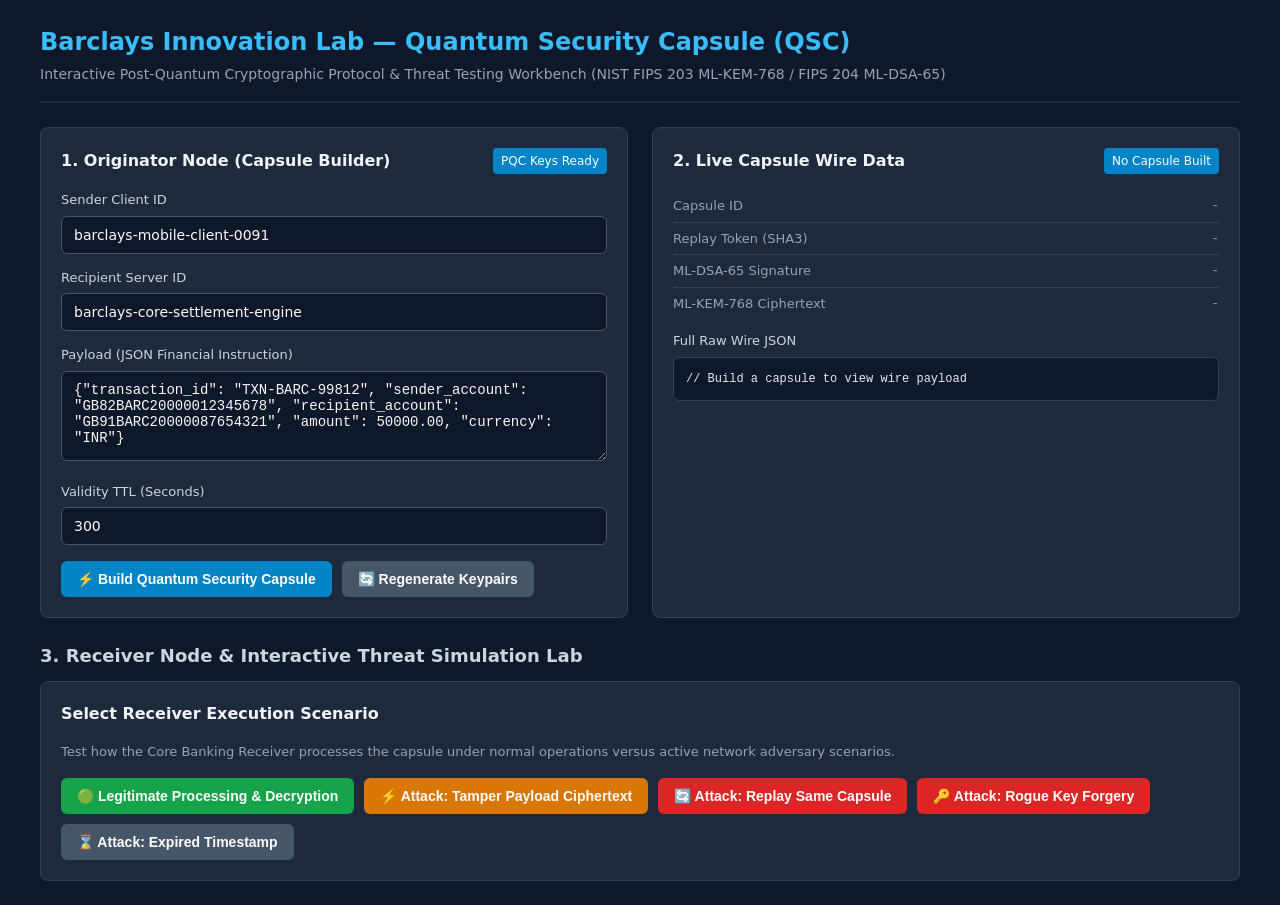
==== src/visualizer/index.html @ 2e75b1c6 "algorithm visualizer" ====
<!DOCTYPE html>
<html lang="en">
<head>
    <meta charset="UTF-8">
    <meta name="viewport" content="width=device-width, initial-scale=1.0">
    <title>Quantum Security Capsule (QSC) - Interactive Security Workbench</title>
    <style>
        * {
            box-sizing: border-box;
            margin: 0;
            padding: 0;
        }

        body {
            font-family: system-ui, -apple-system, BlinkMacSystemFont, "Segoe UI", Roboto, Oxygen, Ubuntu, Cantarell, sans-serif;
            background-color: #0f172a;
            color: #f8fafc;
            line-height: 1.5;
            padding: 24px;
        }

        .container {
            max-width: 1200px;
            margin: 0 auto;
        }

        header {
            border-bottom: 2px solid #1e293b;
            padding-bottom: 16px;
            margin-bottom: 24px;
        }

        h1 {
            font-size: 24px;
            color: #38bdf8;
            font-weight: 600;
        }

        .subtitle {
            font-size: 14px;
            color: #94a3b8;
            margin-top: 4px;
        }

        .grid {
            display: grid;
            grid-template-columns: 1fr 1fr;
            gap: 24px;
            margin-bottom: 24px;
        }

        @media (max-width: 900px) {
            .grid {
                grid-template-columns: 1fr;
            }
        }

        .card {
            background-color: #1e293b;
            border: 1px solid #334155;
            border-radius: 8px;
            padding: 20px;
        }

        .card-title {
            font-size: 16px;
            font-weight: 600;
            color: #f1f5f9;
            margin-bottom: 16px;
            display: flex;
            justify-content: space-between;
            align-items: center;
        }

        .badge {
            font-size: 12px;
            padding: 4px 8px;
            border-radius: 4px;
            background-color: #0284c7;
            color: #ffffff;
            font-weight: 500;
        }

        .badge-success { background-color: #16a34a; }
        .badge-error { background-color: #dc2626; }
        .badge-info { background-color: #0284c7; }

        .form-group {
            margin-bottom: 14px;
        }

        label {
            display: block;
            font-size: 13px;
            color: #cbd5e1;
            margin-bottom: 6px;
            font-weight: 500;
        }

        input[type="text"], input[type="number"], textarea {
            width: 100%;
            padding: 10px 12px;
            background-color: #0f172a;
            border: 1px solid #475569;
            border-radius: 6px;
            color: #f8fafc;
            font-family: inherit;
            font-size: 14px;
        }

        textarea {
            font-family: ui-monospace, SFMono-Regular, Consolas, monospace;
            height: 90px;
            resize: vertical;
        }

        input:focus, textarea:focus {
            outline: none;
            border-color: #38bdf8;
        }

        .btn-group {
            display: flex;
            gap: 10px;
            flex-wrap: wrap;
            margin-top: 16px;
        }

        button {
            padding: 10px 16px;
            border-radius: 6px;
            border: none;
            font-size: 14px;
            font-weight: 600;
            cursor: pointer;
            transition: opacity 0.15s ease;
        }

        button:hover {
            opacity: 0.9;
        }

        .btn-primary { background-color: #0284c7; color: #ffffff; }
        .btn-success { background-color: #16a34a; color: #ffffff; }
        .btn-danger { background-color: #dc2626; color: #ffffff; }
        .btn-warning { background-color: #d97706; color: #ffffff; }
        .btn-secondary { background-color: #475569; color: #ffffff; }

        .wire-box {
            background-color: #0f172a;
            border: 1px solid #334155;
            border-radius: 6px;
            padding: 12px;
            font-family: ui-monospace, SFMono-Regular, Consolas, monospace;
            font-size: 12px;
            max-height: 380px;
            overflow-y: auto;
            white-space: pre-wrap;
            word-break: break-all;
            color: #e2e8f0;
        }

        .data-row {
            display: flex;
            justify-content: space-between;
            padding: 6px 0;
            border-bottom: 1px solid #334155;
            font-size: 13px;
        }

        .data-row:last-child {
            border-bottom: none;
        }

        .data-label {
            color: #94a3b8;
        }

        .data-value {
            color: #38bdf8;
            font-family: ui-monospace, SFMono-Regular, Consolas, monospace;
        }

        .result-banner {
            padding: 16px;
            border-radius: 6px;
            margin-top: 16px;
            display: none;
        }

        .result-banner.show {
            display: block;
        }

        .result-banner.success {
            background-color: #052e16;
            border: 1px solid #166534;
            color: #4ade80;
        }

        .result-banner.error {
            background-color: #450a0a;
            border: 1px solid #991b1b;
            color: #f87171;
        }

        .result-title {
            font-weight: 700;
            font-size: 15px;
            margin-bottom: 6px;
        }

        .result-msg {
            font-size: 13px;
        }

        .section-header {
            margin-top: 24px;
            margin-bottom: 12px;
            font-size: 18px;
            color: #cbd5e1;
        }
    </style>
</head>
<body>
    <div class="container">
        <header>
            <h1>Barclays Innovation Lab — Quantum Security Capsule (QSC)</h1>
            <div class="subtitle">Interactive Post-Quantum Cryptographic Protocol & Threat Testing Workbench (NIST FIPS 203 ML-KEM-768 / FIPS 204 ML-DSA-65)</div>
        </header>

        <div class="grid">
            <!-- PANEL 1: SENDER & CAPSULE BUILDER -->
            <div class="card">
                <div class="card-title">
                    <span>1. Originator Node (Capsule Builder)</span>
                    <span class="badge badge-info" id="key-info">PQC Keys Ready</span>
                </div>

                <div class="form-group">
                    <label>Sender Client ID</label>
                    <input type="text" id="sender_id" value="barclays-mobile-client-0091">
                </div>

                <div class="form-group">
                    <label>Recipient Server ID</label>
                    <input type="text" id="recipient_id" value="barclays-core-settlement-engine">
                </div>

                <div class="form-group">
                    <label>Payload (JSON Financial Instruction)</label>
                    <textarea id="payload_json">{"transaction_id": "TXN-BARC-99812", "sender_account": "GB82BARC20000012345678", "recipient_account": "GB91BARC20000087654321", "amount": 50000.00, "currency": "INR"}</textarea>
                </div>

                <div class="form-group">
                    <label>Validity TTL (Seconds)</label>
                    <input type="number" id="validity_seconds" value="300">
                </div>

                <div class="btn-group">
                    <button class="btn-primary" onclick="buildCapsule()">⚡ Build Quantum Security Capsule</button>
                    <button class="btn-secondary" onclick="resetKeys()">🔄 Regenerate Keypairs</button>
                </div>
            </div>

            <!-- PANEL 2: CAPSULE METADATA & WIRE FORMAT -->
            <div class="card">
                <div class="card-title">
                    <span>2. Live Capsule Wire Data</span>
                    <span class="badge" id="latency-badge">No Capsule Built</span>
                </div>

                <div id="capsule-summary">
                    <div class="data-row">
                        <span class="data-label">Capsule ID</span>
                        <span class="data-value" id="disp-capsule-id">-</span>
                    </div>
                    <div class="data-row">
                        <span class="data-label">Replay Token (SHA3)</span>
                        <span class="data-value" id="disp-replay-token">-</span>
                    </div>
                    <div class="data-row">
                        <span class="data-label">ML-DSA-65 Signature</span>
                        <span class="data-value" id="disp-sig">-</span>
                    </div>
                    <div class="data-row">
                        <span class="data-label">ML-KEM-768 Ciphertext</span>
                        <span class="data-value" id="disp-kem">-</span>
                    </div>
                </div>

                <div style="margin-top: 12px;">
                    <label>Full Raw Wire JSON</label>
                    <div class="wire-box" id="raw-json-box">// Build a capsule to view wire payload</div>
                </div>
            </div>
        </div>

        <!-- PANEL 3: RECEIVER & THREAT TESTING LAB -->
        <h2 class="section-header">3. Receiver Node & Interactive Threat Simulation Lab</h2>
        
        <div class="card">
            <div class="card-title">
                <span>Select Receiver Execution Scenario</span>
            </div>
            
            <p style="font-size: 13px; color: #94a3b8; margin-bottom: 16px;">
                Test how the Core Banking Receiver processes the capsule under normal operations versus active network adversary scenarios.
            </p>

            <div class="btn-group">
                <button class="btn-success" onclick="verifyCapsule()">🟢 Legitimate Processing & Decryption</button>
                <button class="btn-warning" onclick="runAttack('tamper')">⚡ Attack: Tamper Payload Ciphertext</button>
                <button class="btn-danger" onclick="runAttack('replay')">🔄 Attack: Replay Same Capsule</button>
                <button class="btn-danger" onclick="runAttack('forgery')">🔑 Attack: Rogue Key Forgery</button>
                <button class="btn-secondary" onclick="runAttack('expired')">⌛ Attack: Expired Timestamp</button>
            </div>

            <!-- RESULT DISPLAY -->
            <div class="result-banner" id="result-box">
                <div class="result-title" id="result-title"></div>
                <div class="result-msg" id="result-msg"></div>
                <div style="margin-top: 10px; font-family: ui-monospace, SFMono-Regular, Consolas, monospace; font-size: 12px; background: rgba(0,0,0,0.3); padding: 8px; border-radius: 4px;" id="result-decrypted"></div>
            </div>
        </div>
    </div>

    <script>
        let currentCapsule = null;

        async function buildCapsule() {
            const sender_id = document.getElementById('sender_id').value;
            const recipient_id = document.getElementById('recipient_id').value;
            const payload = document.getElementById('payload_json').value;
            const validity_seconds = document.getElementById('validity_seconds').value;

            try {
                const res = await fetch('/api/build_capsule', {
                    method: 'POST',
                    headers: { 'Content-Type': 'application/json' },
                    body: JSON.stringify({ sender_id, recipient_id, payload, validity_seconds })
                });

                const data = await res.json();
                if (data.success) {
                    currentCapsule = data.capsule;
                    document.getElementById('latency-badge').innerText = `Built in ${data.elapsed_ms} ms`;
                    document.getElementById('latency-badge').className = 'badge badge-success';
                    
                    document.getElementById('disp-capsule-id').innerText = data.capsule.capsule_id.substring(0, 18) + '...';
                    document.getElementById('disp-replay-token').innerText = data.capsule.replay_token.substring(0, 18) + '...';
                    document.getElementById('disp-sig').innerText = data.capsule.signature.substring(0, 18) + '...';
                    document.getElementById('disp-kem').innerText = data.capsule.kem_ciphertext.substring(0, 18) + '...';
                    
                    document.getElementById('raw-json-box').innerText = JSON.stringify(data.capsule, null, 2);

                    // Reset result box
                    document.getElementById('result-box').className = 'result-banner';
                }
            } catch (err) {
                alert('Error building capsule: ' + err);
            }
        }

        async function verifyCapsule() {
            if (!currentCapsule) {
                alert('Please build a capsule first!');
                return;
            }

            try {
                const res = await fetch('/api/verify_capsule', { method: 'POST' });
                const data = await res.json();

                const box = document.getElementById('result-box');
                box.className = 'result-banner show ' + (data.success ? 'success' : 'error');
                
                document.getElementById('result-title').innerText = data.success ? '✅ SUCCESS: Capsule Validated & Decrypted' : '❌ REJECTED: Security Policy Violation';
                document.getElementById('result-msg').innerText = `${data.status_message} (Execution time: ${data.elapsed_ms} ms)`;
                
                if (data.success && data.decrypted_payload) {
                    document.getElementById('result-decrypted').style.display = 'block';
                    document.getElementById('result-decrypted').innerText = 'Decrypted Payload: ' + data.decrypted_payload;
                } else {
                    document.getElementById('result-decrypted').style.display = 'none';
                }
            } catch (err) {
                alert('Error verifying capsule: ' + err);
            }
        }

        async function runAttack(attack_type) {
            if (!currentCapsule) {
                alert('Please build a capsule first!');
                return;
            }

            try {
                const res = await fetch('/api/simulate_attack', {
                    method: 'POST',
                    headers: { 'Content-Type': 'application/json' },
                    body: JSON.stringify({ attack_type })
                });

                const data = await res.json();
                const box = document.getElementById('result-box');
                
                box.className = 'result-banner show error';
                document.getElementById('result-title').innerText = `🛡️ ATTACK BLOCKED: ${data.attack_name}`;
                document.getElementById('result-msg').innerText = `${data.attack_desc}\nReceiver Response: ${data.status_message}`;
                document.getElementById('result-decrypted').style.display = 'none';

            } catch (err) {
                alert('Error simulating attack: ' + err);
            }
        }

        async function resetKeys() {
            const res = await fetch('/api/reset_keys', { method: 'POST' });
            const data = await res.json();
            alert(data.message);
        }
    </script>
</body>
</html>
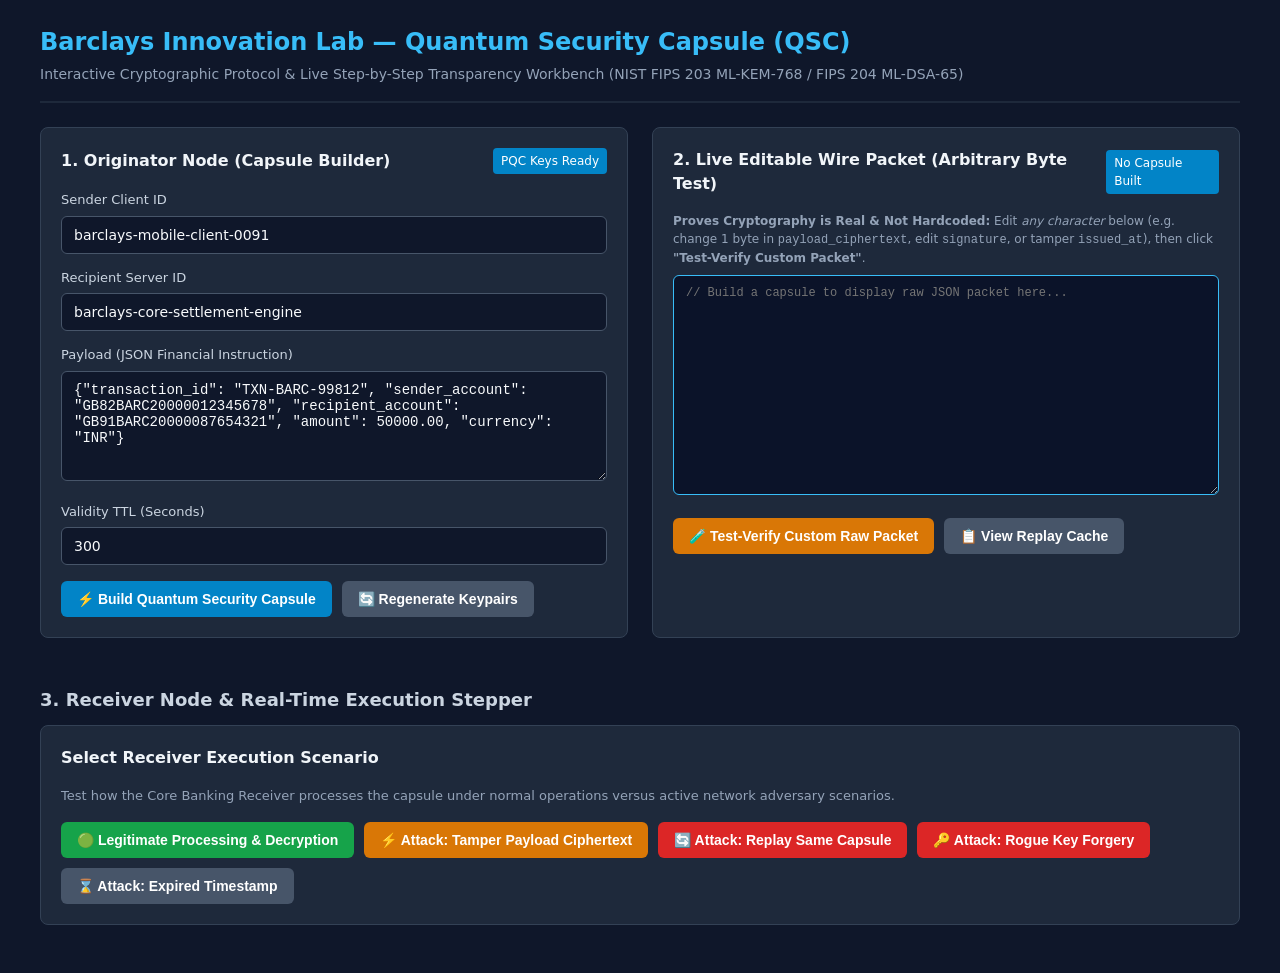
==== commit a865c98c: "visualizer changes" ====
--- a/src/visualizer/index.html
+++ b/src/visualizer/index.html
@@ -3,7 +3,7 @@
 <head>
     <meta charset="UTF-8">
     <meta name="viewport" content="width=device-width, initial-scale=1.0">
-    <title>Quantum Security Capsule (QSC) - Interactive Security Workbench</title>
+    <title>Quantum Security Capsule (QSC) - Interactive Cryptographic Workbench</title>
     <style>
         * {
             box-sizing: border-box;
@@ -60,6 +60,7 @@
             border: 1px solid #334155;
             border-radius: 8px;
             padding: 20px;
+            margin-bottom: 24px;
         }
 
         .card-title {
@@ -110,8 +111,16 @@
 
         textarea {
             font-family: ui-monospace, SFMono-Regular, Consolas, monospace;
-            height: 90px;
+            height: 110px;
             resize: vertical;
+        }
+
+        .editable-json {
+            height: 220px;
+            font-size: 12px;
+            color: #38bdf8;
+            background-color: #0b1329;
+            border: 1px solid #38bdf8;
         }
 
         input:focus, textarea:focus {
@@ -146,20 +155,6 @@
         .btn-warning { background-color: #d97706; color: #ffffff; }
         .btn-secondary { background-color: #475569; color: #ffffff; }
 
-        .wire-box {
-            background-color: #0f172a;
-            border: 1px solid #334155;
-            border-radius: 6px;
-            padding: 12px;
-            font-family: ui-monospace, SFMono-Regular, Consolas, monospace;
-            font-size: 12px;
-            max-height: 380px;
-            overflow-y: auto;
-            white-space: pre-wrap;
-            word-break: break-all;
-            color: #e2e8f0;
-        }
-
         .data-row {
             display: flex;
             justify-content: space-between;
@@ -212,6 +207,66 @@
 
         .result-msg {
             font-size: 13px;
+            white-space: pre-wrap;
+        }
+
+        .step-container {
+            margin-top: 16px;
+            display: flex;
+            flex-direction: column;
+            gap: 8px;
+        }
+
+        .step-item {
+            background-color: #0f172a;
+            border: 1px solid #334155;
+            border-radius: 6px;
+            padding: 10px 14px;
+            font-size: 13px;
+        }
+
+        .step-item.pass {
+            border-left: 4px solid #16a34a;
+        }
+
+        .step-item.fail {
+            border-left: 4px solid #dc2626;
+        }
+
+        .step-header {
+            font-weight: 600;
+            display: flex;
+            justify-content: space-between;
+        }
+
+        .step-pass-tag { color: #4ade80; }
+        .step-fail-tag { color: #f87171; }
+
+        .step-details {
+            font-family: ui-monospace, SFMono-Regular, Consolas, monospace;
+            font-size: 11px;
+            color: #94a3b8;
+            margin-top: 4px;
+            white-space: pre-wrap;
+            word-break: break-all;
+        }
+
+        .table-custom {
+            width: 100%;
+            border-collapse: collapse;
+            font-size: 12px;
+            margin-top: 10px;
+        }
+
+        .table-custom th, .table-custom td {
+            padding: 8px 12px;
+            text-align: left;
+            border-bottom: 1px solid #334155;
+        }
+
+        .table-custom th {
+            color: #94a3b8;
+            background-color: #0f172a;
         }
 
         .section-header {
@@ -226,7 +281,7 @@
     <div class="container">
         <header>
             <h1>Barclays Innovation Lab — Quantum Security Capsule (QSC)</h1>
-            <div class="subtitle">Interactive Post-Quantum Cryptographic Protocol & Threat Testing Workbench (NIST FIPS 203 ML-KEM-768 / FIPS 204 ML-DSA-65)</div>
+            <div class="subtitle">Interactive Cryptographic Protocol & Live Step-by-Step Transparency Workbench (NIST FIPS 203 ML-KEM-768 / FIPS 204 ML-DSA-65)</div>
         </header>
 
         <div class="grid">
@@ -263,41 +318,30 @@
                 </div>
             </div>
 
-            <!-- PANEL 2: CAPSULE METADATA & WIRE FORMAT -->
+            <!-- PANEL 2: EDITABLE RAW PACKET EDITOR -->
             <div class="card">
                 <div class="card-title">
-                    <span>2. Live Capsule Wire Data</span>
+                    <span>2. Live Editable Wire Packet (Arbitrary Byte Test)</span>
                     <span class="badge" id="latency-badge">No Capsule Built</span>
                 </div>
 
-                <div id="capsule-summary">
-                    <div class="data-row">
-                        <span class="data-label">Capsule ID</span>
-                        <span class="data-value" id="disp-capsule-id">-</span>
-                    </div>
-                    <div class="data-row">
-                        <span class="data-label">Replay Token (SHA3)</span>
-                        <span class="data-value" id="disp-replay-token">-</span>
-                    </div>
-                    <div class="data-row">
-                        <span class="data-label">ML-DSA-65 Signature</span>
-                        <span class="data-value" id="disp-sig">-</span>
-                    </div>
-                    <div class="data-row">
-                        <span class="data-label">ML-KEM-768 Ciphertext</span>
-                        <span class="data-value" id="disp-kem">-</span>
-                    </div>
-                </div>
-
-                <div style="margin-top: 12px;">
-                    <label>Full Raw Wire JSON</label>
-                    <div class="wire-box" id="raw-json-box">// Build a capsule to view wire payload</div>
+                <p style="font-size: 12px; color: #94a3b8; margin-bottom: 8px;">
+                    <strong>Proves Cryptography is Real & Not Hardcoded:</strong> Edit <i>any character</i> below (e.g. change 1 byte in <code>payload_ciphertext</code>, edit <code>signature</code>, or tamper <code>issued_at</code>), then click <strong>"Test-Verify Custom Packet"</strong>.
+                </p>
+
+                <div class="form-group">
+                    <textarea id="raw_json_textarea" class="editable-json" placeholder="// Build a capsule to display raw JSON packet here..."></textarea>
+                </div>
+
+                <div class="btn-group">
+                    <button class="btn-warning" onclick="verifyRawPacket()">🧪 Test-Verify Custom Raw Packet</button>
+                    <button class="btn-secondary" onclick="fetchReplayCache()">📋 View Replay Cache</button>
                 </div>
             </div>
         </div>
 
         <!-- PANEL 3: RECEIVER & THREAT TESTING LAB -->
-        <h2 class="section-header">3. Receiver Node & Interactive Threat Simulation Lab</h2>
+        <h2 class="section-header">3. Receiver Node & Real-Time Execution Stepper</h2>
         
         <div class="card">
             <div class="card-title">
@@ -316,11 +360,32 @@
                 <button class="btn-secondary" onclick="runAttack('expired')">⌛ Attack: Expired Timestamp</button>
             </div>
 
-            <!-- RESULT DISPLAY -->
+            <!-- RESULT BANNER -->
             <div class="result-banner" id="result-box">
                 <div class="result-title" id="result-title"></div>
                 <div class="result-msg" id="result-msg"></div>
                 <div style="margin-top: 10px; font-family: ui-monospace, SFMono-Regular, Consolas, monospace; font-size: 12px; background: rgba(0,0,0,0.3); padding: 8px; border-radius: 4px;" id="result-decrypted"></div>
+            </div>
+
+            <!-- STEP-BY-STEP DIAGNOSTIC STEPPER -->
+            <div id="diagnostic-stepper-container" style="margin-top: 20px; display: none;">
+                <h4 style="font-size: 14px; color: #cbd5e1; margin-bottom: 10px;">🔍 Live Step-by-Step Cryptographic Verification Pipeline:</h4>
+                <div class="step-container" id="diagnostic-steps-list"></div>
+            </div>
+
+            <!-- REPLAY CACHE TABLE -->
+            <div id="replay-cache-container" style="margin-top: 20px; display: none;">
+                <h4 style="font-size: 14px; color: #cbd5e1; margin-bottom: 6px;">📋 Core Receiver In-Memory Replay Protection Cache:</h4>
+                <table class="table-custom" id="replay-cache-table">
+                    <thead>
+                        <tr>
+                            <th>Replay Token Hash</th>
+                            <th>Expires At (UTC)</th>
+                            <th>Status</th>
+                        </tr>
+                    </thead>
+                    <tbody id="replay-cache-tbody"></tbody>
+                </table>
             </div>
         </div>
     </div>
@@ -347,15 +412,11 @@
                     document.getElementById('latency-badge').innerText = `Built in ${data.elapsed_ms} ms`;
                     document.getElementById('latency-badge').className = 'badge badge-success';
                     
-                    document.getElementById('disp-capsule-id').innerText = data.capsule.capsule_id.substring(0, 18) + '...';
-                    document.getElementById('disp-replay-token').innerText = data.capsule.replay_token.substring(0, 18) + '...';
-                    document.getElementById('disp-sig').innerText = data.capsule.signature.substring(0, 18) + '...';
-                    document.getElementById('disp-kem').innerText = data.capsule.kem_ciphertext.substring(0, 18) + '...';
-                    
-                    document.getElementById('raw-json-box').innerText = JSON.stringify(data.capsule, null, 2);
-
-                    // Reset result box
+                    document.getElementById('raw_json_textarea').value = JSON.stringify(data.capsule, null, 2);
+
+                    // Reset result box & stepper
                     document.getElementById('result-box').className = 'result-banner';
+                    document.getElementById('diagnostic-stepper-container').style.display = 'none';
                 }
             } catch (err) {
                 alert('Error building capsule: ' + err);
@@ -367,15 +428,30 @@
                 alert('Please build a capsule first!');
                 return;
             }
+            // Delegate to verifyRawPacket using the current textarea JSON
+            await verifyRawPacket();
+        }
+
+        async function verifyRawPacket() {
+            const raw_json = document.getElementById('raw_json_textarea').value;
+            if (!raw_json.trim()) {
+                alert('Please build a capsule or paste a raw JSON packet first!');
+                return;
+            }
 
             try {
-                const res = await fetch('/api/verify_capsule', { method: 'POST' });
+                const res = await fetch('/api/verify_raw_packet', {
+                    method: 'POST',
+                    headers: { 'Content-Type': 'application/json' },
+                    body: JSON.stringify({ raw_json })
+                });
+
                 const data = await res.json();
 
                 const box = document.getElementById('result-box');
                 box.className = 'result-banner show ' + (data.success ? 'success' : 'error');
                 
-                document.getElementById('result-title').innerText = data.success ? '✅ SUCCESS: Capsule Validated & Decrypted' : '❌ REJECTED: Security Policy Violation';
+                document.getElementById('result-title').innerText = data.success ? '✅ SUCCESS: Capsule Validated & Decrypted' : '❌ REJECTED: Cryptographic Verification Failed';
                 document.getElementById('result-msg').innerText = `${data.status_message} (Execution time: ${data.elapsed_ms} ms)`;
                 
                 if (data.success && data.decrypted_payload) {
@@ -384,9 +460,40 @@
                 } else {
                     document.getElementById('result-decrypted').style.display = 'none';
                 }
+
+                // Render diagnostic stepper
+                if (data.diagnostic_steps) {
+                    renderStepper(data.diagnostic_steps);
+                }
+
             } catch (err) {
-                alert('Error verifying capsule: ' + err);
-            }
+                alert('Error verifying raw packet: ' + err);
+            }
+        }
+
+        function renderStepper(steps) {
+            const container = document.getElementById('diagnostic-stepper-container');
+            const list = document.getElementById('diagnostic-steps-list');
+            list.innerHTML = '';
+
+            steps.forEach(step => {
+                const item = document.createElement('div');
+                item.className = 'step-item ' + (step.passed ? 'pass' : 'fail');
+
+                const header = document.createElement('div');
+                header.className = 'step-header';
+                header.innerHTML = `<span>${step.name}</span><span class="${step.passed ? 'step-pass-tag' : 'step-fail-tag'}">${step.passed ? 'PASSED ✓' : 'FAILED ✗'}</span>`;
+
+                const details = document.createElement('div');
+                details.className = 'step-details';
+                details.innerText = step.details;
+
+                item.appendChild(header);
+                item.appendChild(details);
+                list.appendChild(item);
+            });
+
+            container.style.display = 'block';
         }
 
         async function runAttack(attack_type) {
@@ -409,9 +516,44 @@
                 document.getElementById('result-title').innerText = `🛡️ ATTACK BLOCKED: ${data.attack_name}`;
                 document.getElementById('result-msg').innerText = `${data.attack_desc}\nReceiver Response: ${data.status_message}`;
                 document.getElementById('result-decrypted').style.display = 'none';
+                document.getElementById('diagnostic-stepper-container').style.display = 'none';
+
+                // Automatically refresh replay cache view if replay attack was tested
+                if (attack_type === 'replay') {
+                    fetchReplayCache();
+                }
 
             } catch (err) {
                 alert('Error simulating attack: ' + err);
+            }
+        }
+
+        async function fetchReplayCache() {
+            try {
+                const res = await fetch('/api/replay_cache');
+                const data = await res.json();
+                
+                const container = document.getElementById('replay-cache-container');
+                const tbody = document.getElementById('replay-cache-tbody');
+                tbody.innerHTML = '';
+
+                if (data.tokens.length === 0) {
+                    tbody.innerHTML = '<tr><td colspan="3" style="color: #94a3b8; text-align: center;">Replay protection cache is currently empty.</td></tr>';
+                } else {
+                    data.tokens.forEach(item => {
+                        const tr = document.createElement('tr');
+                        tr.innerHTML = `
+                            <td style="font-family: ui-monospace, monospace; color: #38bdf8;">${item.replay_token}</td>
+                            <td style="color: #cbd5e1;">${item.expires_at}</td>
+                            <td><span class="badge badge-error">CONSUMED & BLOCKED</span></td>
+                        `;
+                        tbody.appendChild(tr);
+                    });
+                }
+
+                container.style.display = 'block';
+            } catch (err) {
+                alert('Error fetching replay cache: ' + err);
             }
         }
 
